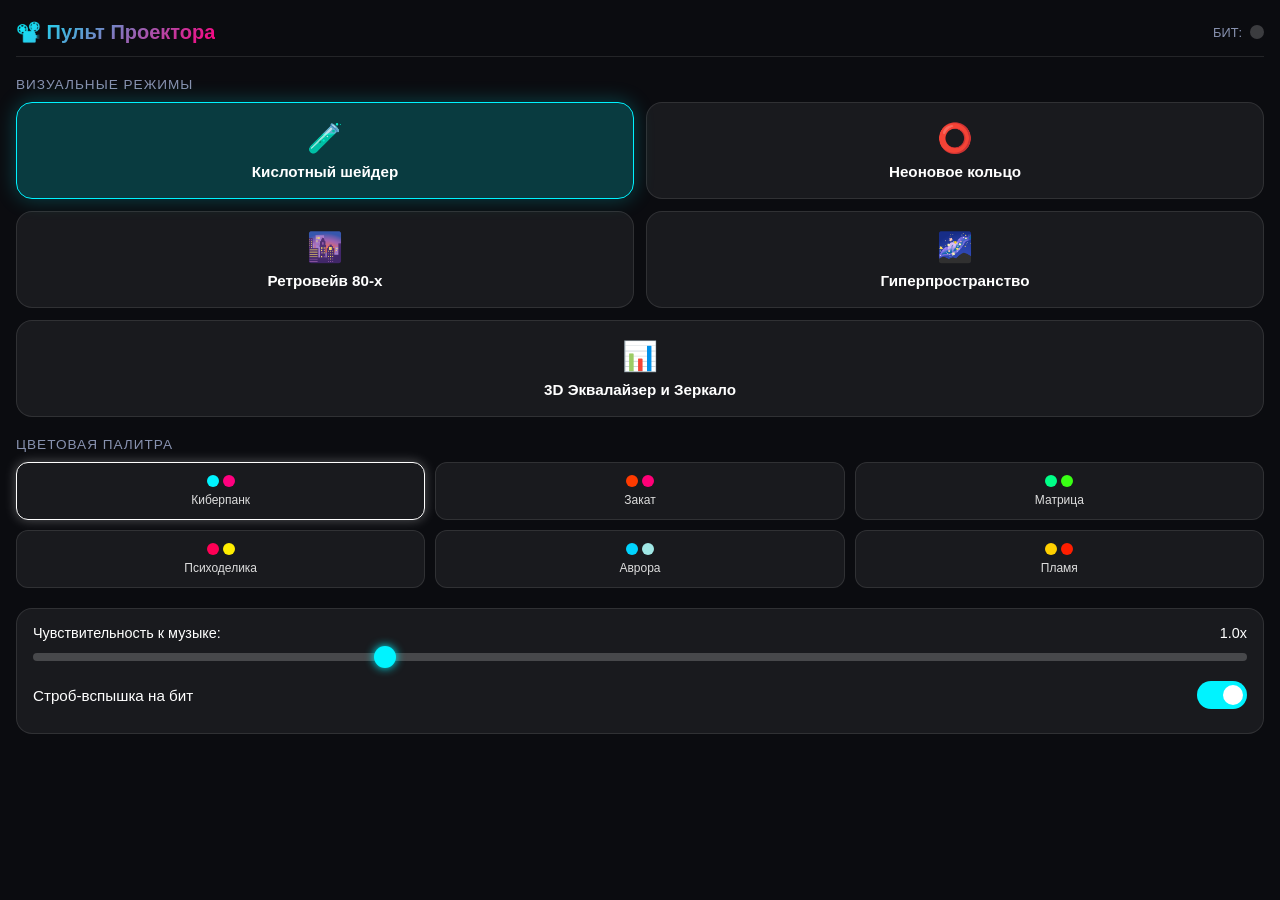
==== public/remote.html @ 53e182b4 "feat: initial release of projector music visualizer with WASAPI loopback" ====
<!DOCTYPE html>
<html lang="ru">
<head>
  <meta charset="UTF-8">
  <meta name="viewport" content="width=device-width, initial-scale=1.0, maximum-scale=1.0, user-scalable=no">
  <title>Пульт | Projector Visualizer</title>
  <style>
    :root {
      --bg: #0b0c10;
      --card-bg: rgba(255, 255, 255, 0.06);
      --card-active: rgba(0, 243, 255, 0.2);
      --accent: #00f3ff;
      --accent-pink: #ff007f;
      --text: #ffffff;
      --text-muted: #8892b0;
    }

    * {
      box-sizing: border-box;
      margin: 0;
      padding: 0;
      -webkit-tap-highlight-color: transparent;
      user-select: none;
    }

    body {
      background: var(--bg);
      color: var(--text);
      font-family: -apple-system, BlinkMacSystemFont, "Segoe UI", Roboto, sans-serif;
      padding: 20px 16px;
      min-height: 100vh;
      display: flex;
      flex-direction: column;
      gap: 20px;
    }

    header {
      display: flex;
      justify-content: space-between;
      align-items: center;
      padding-bottom: 12px;
      border-bottom: 1px solid rgba(255, 255, 255, 0.1);
    }

    h1 {
      font-size: 1.25rem;
      font-weight: 700;
      background: linear-gradient(135deg, var(--accent), var(--accent-pink));
      -webkit-background-clip: text;
      -webkit-text-fill-color: transparent;
    }

    .beat-indicator {
      display: flex;
      align-items: center;
      gap: 8px;
      font-size: 0.8rem;
      color: var(--text-muted);
    }

    .beat-dot {
      width: 14px;
      height: 14px;
      border-radius: 50%;
      background: rgba(255, 255, 255, 0.2);
      transition: all 0.08s ease-out;
    }

    .beat-dot.flash {
      background: var(--accent);
      box-shadow: 0 0 16px var(--accent);
      transform: scale(1.35);
    }

    .section-title {
      font-size: 0.85rem;
      text-transform: uppercase;
      letter-spacing: 1px;
      color: var(--text-muted);
      margin-bottom: 10px;
    }

    /* Grid of Presets */
    .preset-grid {
      display: grid;
      grid-template-columns: repeat(2, 1fr);
      gap: 12px;
    }

    .preset-card {
      background: var(--card-bg);
      border: 1px solid rgba(255, 255, 255, 0.1);
      border-radius: 16px;
      padding: 18px 14px;
      display: flex;
      flex-direction: column;
      align-items: center;
      gap: 8px;
      cursor: pointer;
      transition: all 0.2s ease;
    }

    .preset-card:active {
      transform: scale(0.96);
    }

    .preset-card.active {
      background: var(--card-active);
      border-color: var(--accent);
      box-shadow: 0 0 20px rgba(0, 243, 255, 0.25);
    }

    .preset-icon {
      font-size: 1.8rem;
    }

    .preset-name {
      font-size: 0.95rem;
      font-weight: 600;
    }

    /* Palettes Grid */
    .palette-grid {
      display: grid;
      grid-template-columns: repeat(3, 1fr);
      gap: 10px;
    }

    .palette-btn {
      background: var(--card-bg);
      border: 1px solid rgba(255, 255, 255, 0.1);
      border-radius: 12px;
      padding: 12px 8px;
      display: flex;
      flex-direction: column;
      align-items: center;
      gap: 6px;
      cursor: pointer;
    }

    .palette-btn.active {
      border-color: #fff;
      box-shadow: 0 0 12px rgba(255, 255, 255, 0.3);
    }

    .color-swatches {
      display: flex;
      gap: 4px;
    }

    .swatch {
      width: 12px;
      height: 12px;
      border-radius: 50%;
    }

    .palette-label {
      font-size: 0.75rem;
      color: #ddd;
    }

    /* Sliders & Controls */
    .control-box {
      background: var(--card-bg);
      border: 1px solid rgba(255, 255, 255, 0.1);
      border-radius: 16px;
      padding: 16px;
      display: flex;
      flex-direction: column;
      gap: 12px;
    }

    .slider-row {
      display: flex;
      justify-content: space-between;
      align-items: center;
      font-size: 0.9rem;
    }

    input[type=range] {
      width: 100%;
      height: 8px;
      border-radius: 4px;
      background: rgba(255, 255, 255, 0.2);
      outline: none;
      -webkit-appearance: none;
    }

    input[type=range]::-webkit-slider-thumb {
      -webkit-appearance: none;
      width: 22px;
      height: 22px;
      border-radius: 50%;
      background: var(--accent);
      box-shadow: 0 0 10px var(--accent);
    }

    .toggle-row {
      display: flex;
      justify-content: space-between;
      align-items: center;
      font-size: 0.95rem;
      padding: 8px 0;
    }

    .switch {
      position: relative;
      display: inline-block;
      width: 50px;
      height: 28px;
    }

    .switch input {
      opacity: 0;
      width: 0;
      height: 0;
    }

    .slider-round {
      position: absolute;
      cursor: pointer;
      top: 0; left: 0; right: 0; bottom: 0;
      background-color: rgba(255, 255, 255, 0.2);
      transition: .3s;
      border-radius: 28px;
    }

    .slider-round:before {
      position: absolute;
      content: "";
      height: 20px;
      width: 20px;
      left: 4px;
      bottom: 4px;
      background-color: white;
      transition: .3s;
      border-radius: 50%;
    }

    input:checked + .slider-round {
      background-color: var(--accent);
    }

    input:checked + .slider-round:before {
      transform: translateX(22px);
    }
  </style>
</head>
<body>

  <header>
    <h1>📽️ Пульт Проектора</h1>
    <div class="beat-indicator">
      <span>БИТ:</span>
      <div id="beat-dot" class="beat-dot"></div>
    </div>
  </header>

  <!-- Visualizer Presets -->
  <div>
    <div class="section-title">Визуальные Режимы</div>
    <div class="preset-grid">
      <div class="preset-card active" data-preset="0">
        <span class="preset-icon">🧪</span>
        <span class="preset-name">Кислотный шейдер</span>
      </div>
      <div class="preset-card" data-preset="1">
        <span class="preset-icon">⭕</span>
        <span class="preset-name">Неоновое кольцо</span>
      </div>
      <div class="preset-card" data-preset="2">
        <span class="preset-icon">🌆</span>
        <span class="preset-name">Ретровейв 80-х</span>
      </div>
      <div class="preset-card" data-preset="3">
        <span class="preset-icon">🌌</span>
        <span class="preset-name">Гиперпространство</span>
      </div>
      <div class="preset-card" data-preset="4" style="grid-column: span 2;">
        <span class="preset-icon">📊</span>
        <span class="preset-name">3D Эквалайзер и Зеркало</span>
      </div>
    </div>
  </div>

  <!-- Color Palettes -->
  <div>
    <div class="section-title">Цветовая Палитра</div>
    <div class="palette-grid">
      <div class="palette-btn active" data-palette="cyberpunk">
        <div class="color-swatches">
          <div class="swatch" style="background: #00f3ff;"></div>
          <div class="swatch" style="background: #ff007f;"></div>
        </div>
        <span class="palette-label">Киберпанк</span>
      </div>

      <div class="palette-btn" data-palette="sunset">
        <div class="color-swatches">
          <div class="swatch" style="background: #ff3b00;"></div>
          <div class="swatch" style="background: #ff0078;"></div>
        </div>
        <span class="palette-label">Закат</span>
      </div>

      <div class="palette-btn" data-palette="matrix">
        <div class="color-swatches">
          <div class="swatch" style="background: #00ff88;"></div>
          <div class="swatch" style="background: #39ff14;"></div>
        </div>
        <span class="palette-label">Матрица</span>
      </div>

      <div class="palette-btn" data-palette="acid">
        <div class="color-swatches">
          <div class="swatch" style="background: #ff0055;"></div>
          <div class="swatch" style="background: #ffee00;"></div>
        </div>
        <span class="palette-label">Психоделика</span>
      </div>

      <div class="palette-btn" data-palette="ice">
        <div class="color-swatches">
          <div class="swatch" style="background: #00d4ff;"></div>
          <div class="swatch" style="background: #a0e7e5;"></div>
        </div>
        <span class="palette-label">Аврора</span>
      </div>

      <div class="palette-btn" data-palette="fire">
        <div class="color-swatches">
          <div class="swatch" style="background: #ffd000;"></div>
          <div class="swatch" style="background: #ff1e00;"></div>
        </div>
        <span class="palette-label">Пламя</span>
      </div>
    </div>
  </div>

  <!-- Settings Box -->
  <div class="control-box">
    <div class="slider-row">
      <span>Чувствительность к музыке:</span>
      <span id="gain-val">1.0x</span>
    </div>
    <input type="range" id="remote-gain" min="0.2" max="3.0" step="0.1" value="1.0">

    <div class="toggle-row">
      <span>Строб-вспышка на бит</span>
      <label class="switch">
        <input type="checkbox" id="remote-strobe" checked>
        <span class="slider-round"></span>
      </label>
    </div>
  </div>

  <script>
    const protocol = location.protocol === 'https:' ? 'wss:' : 'ws:';
    const ws = new WebSocket(`${protocol}//${location.host}/ws`);
    const beatDot = document.getElementById('beat-dot');
    const gainSlider = document.getElementById('remote-gain');
    const gainVal = document.getElementById('gain-val');
    const strobeToggle = document.getElementById('remote-strobe');

    ws.onmessage = (event) => {
      try {
        const data = JSON.parse(event.data);
        if (data.type === 'audio') {
          if (data.beat) {
            beatDot.classList.add('flash');
            setTimeout(() => beatDot.classList.remove('flash'), 80);
          }
        } else if (data.type === 'state') {
          updateUI(data.preset, data.palette, data.gain, data.strobe);
        } else if (data.type === 'set_preset') {
          highlightPreset(data.preset);
        } else if (data.type === 'set_palette') {
          highlightPalette(data.palette);
        }
      } catch (e) {}
    };

    function updateUI(preset, palette, gain, strobe) {
      if (typeof preset === 'number') highlightPreset(preset);
      if (palette) highlightPalette(palette);
      if (typeof gain === 'number') {
        gainSlider.value = gain;
        gainVal.textContent = gain.toFixed(1) + 'x';
      }
      if (typeof strobe === 'boolean') {
        strobeToggle.checked = strobe;
      }
    }

    function highlightPreset(idx) {
      document.querySelectorAll('.preset-card').forEach(c => {
        c.classList.toggle('active', parseInt(c.dataset.preset) === idx);
      });
    }

    function highlightPalette(pal) {
      document.querySelectorAll('.palette-btn').forEach(b => {
        b.classList.toggle('active', b.dataset.palette === pal);
      });
    }

    // Interactions
    document.querySelectorAll('.preset-card').forEach(card => {
      card.addEventListener('click', () => {
        const p = parseInt(card.dataset.preset);
        highlightPreset(p);
        ws.send(JSON.stringify({ type: 'set_preset', preset: p }));
      });
    });

    document.querySelectorAll('.palette-btn').forEach(btn => {
      btn.addEventListener('click', () => {
        const pal = btn.dataset.palette;
        highlightPalette(pal);
        ws.send(JSON.stringify({ type: 'set_palette', palette: pal }));
      });
    });

    gainSlider.addEventListener('input', (e) => {
      const val = parseFloat(e.target.value);
      gainVal.textContent = val.toFixed(1) + 'x';
      ws.send(JSON.stringify({ type: 'set_gain', gain: val }));
    });

    strobeToggle.addEventListener('change', (e) => {
      ws.send(JSON.stringify({ type: 'set_strobe', strobe: e.target.checked }));
    });
  </script>
</body>
</html>
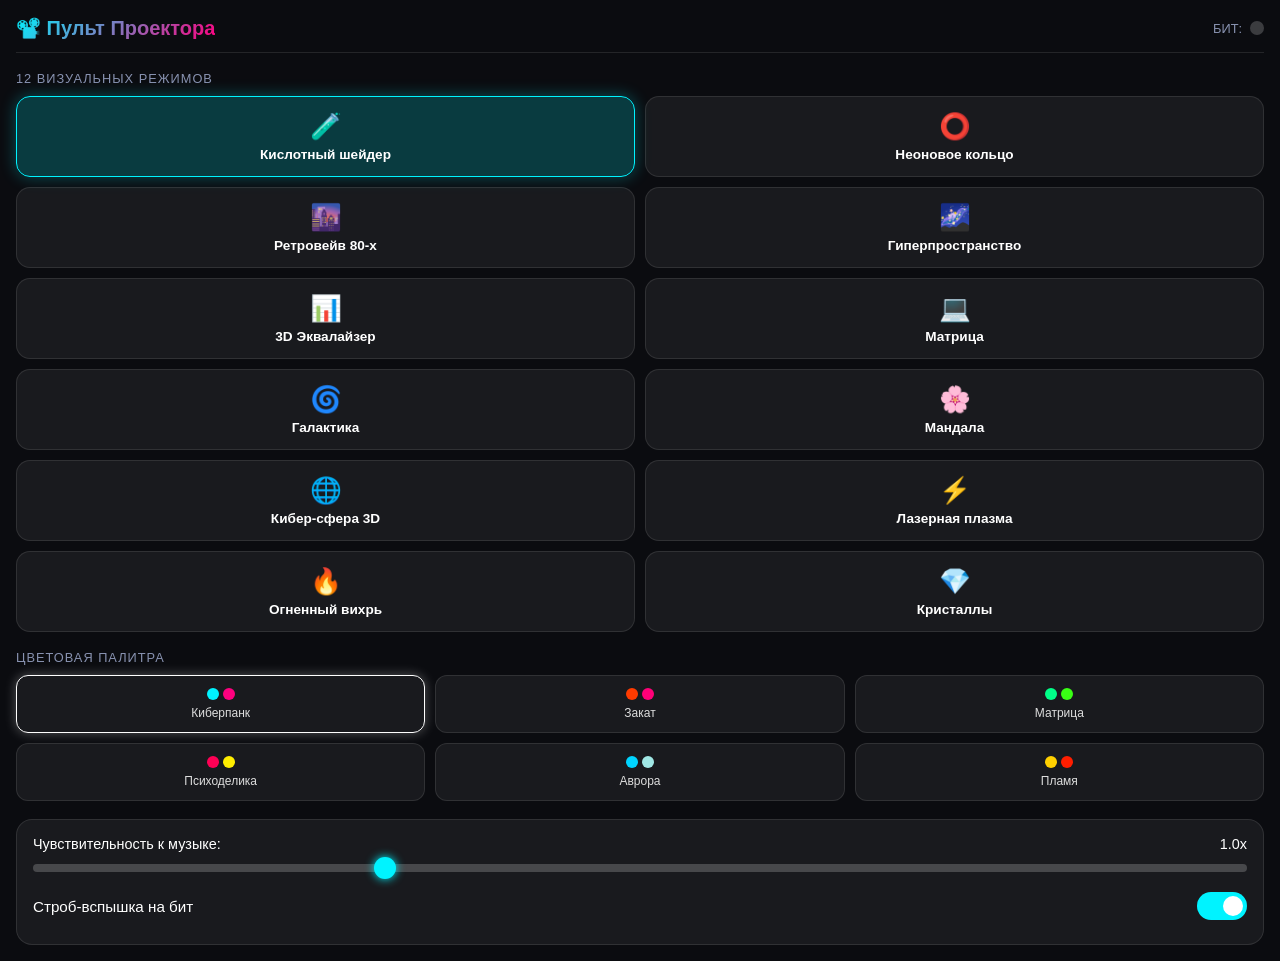
==== commit fc529a0d: "feat: add 7 new visualizer presets (12 total), fix acoustic scaling, dual-canvas WebGL+2D, and updat" ====
--- a/public/remote.html
+++ b/public/remote.html
@@ -27,11 +27,11 @@
       background: var(--bg);
       color: var(--text);
       font-family: -apple-system, BlinkMacSystemFont, "Segoe UI", Roboto, sans-serif;
-      padding: 20px 16px;
+      padding: 16px;
       min-height: 100vh;
       display: flex;
       flex-direction: column;
-      gap: 20px;
+      gap: 18px;
     }
 
     header {
@@ -73,7 +73,7 @@
     }
 
     .section-title {
-      font-size: 0.85rem;
+      font-size: 0.8rem;
       text-transform: uppercase;
       letter-spacing: 1px;
       color: var(--text-muted);
@@ -84,20 +84,21 @@
     .preset-grid {
       display: grid;
       grid-template-columns: repeat(2, 1fr);
-      gap: 12px;
+      gap: 10px;
     }
 
     .preset-card {
       background: var(--card-bg);
       border: 1px solid rgba(255, 255, 255, 0.1);
-      border-radius: 16px;
-      padding: 18px 14px;
+      border-radius: 14px;
+      padding: 14px 10px;
       display: flex;
       flex-direction: column;
       align-items: center;
-      gap: 8px;
+      gap: 6px;
       cursor: pointer;
       transition: all 0.2s ease;
+      text-align: center;
     }
 
     .preset-card:active {
@@ -107,15 +108,15 @@
     .preset-card.active {
       background: var(--card-active);
       border-color: var(--accent);
-      box-shadow: 0 0 20px rgba(0, 243, 255, 0.25);
+      box-shadow: 0 0 16px rgba(0, 243, 255, 0.3);
     }
 
     .preset-icon {
-      font-size: 1.8rem;
+      font-size: 1.6rem;
     }
 
     .preset-name {
-      font-size: 0.95rem;
+      font-size: 0.85rem;
       font-weight: 600;
     }
 
@@ -256,9 +257,9 @@
     </div>
   </header>
 
-  <!-- Visualizer Presets -->
+  <!-- Visualizer Presets (12 total) -->
   <div>
-    <div class="section-title">Визуальные Режимы</div>
+    <div class="section-title">12 Визуальных Режимов</div>
     <div class="preset-grid">
       <div class="preset-card active" data-preset="0">
         <span class="preset-icon">🧪</span>
@@ -276,9 +277,37 @@
         <span class="preset-icon">🌌</span>
         <span class="preset-name">Гиперпространство</span>
       </div>
-      <div class="preset-card" data-preset="4" style="grid-column: span 2;">
+      <div class="preset-card" data-preset="4">
         <span class="preset-icon">📊</span>
-        <span class="preset-name">3D Эквалайзер и Зеркало</span>
+        <span class="preset-name">3D Эквалайзер</span>
+      </div>
+      <div class="preset-card" data-preset="5">
+        <span class="preset-icon">💻</span>
+        <span class="preset-name">Матрица</span>
+      </div>
+      <div class="preset-card" data-preset="6">
+        <span class="preset-icon">🌀</span>
+        <span class="preset-name">Галактика</span>
+      </div>
+      <div class="preset-card" data-preset="7">
+        <span class="preset-icon">🌸</span>
+        <span class="preset-name">Мандала</span>
+      </div>
+      <div class="preset-card" data-preset="8">
+        <span class="preset-icon">🌐</span>
+        <span class="preset-name">Кибер-сфера 3D</span>
+      </div>
+      <div class="preset-card" data-preset="9">
+        <span class="preset-icon">⚡</span>
+        <span class="preset-name">Лазерная плазма</span>
+      </div>
+      <div class="preset-card" data-preset="10">
+        <span class="preset-icon">🔥</span>
+        <span class="preset-name">Огненный вихрь</span>
+      </div>
+      <div class="preset-card" data-preset="11">
+        <span class="preset-icon">💎</span>
+        <span class="preset-name">Кристаллы</span>
       </div>
     </div>
   </div>
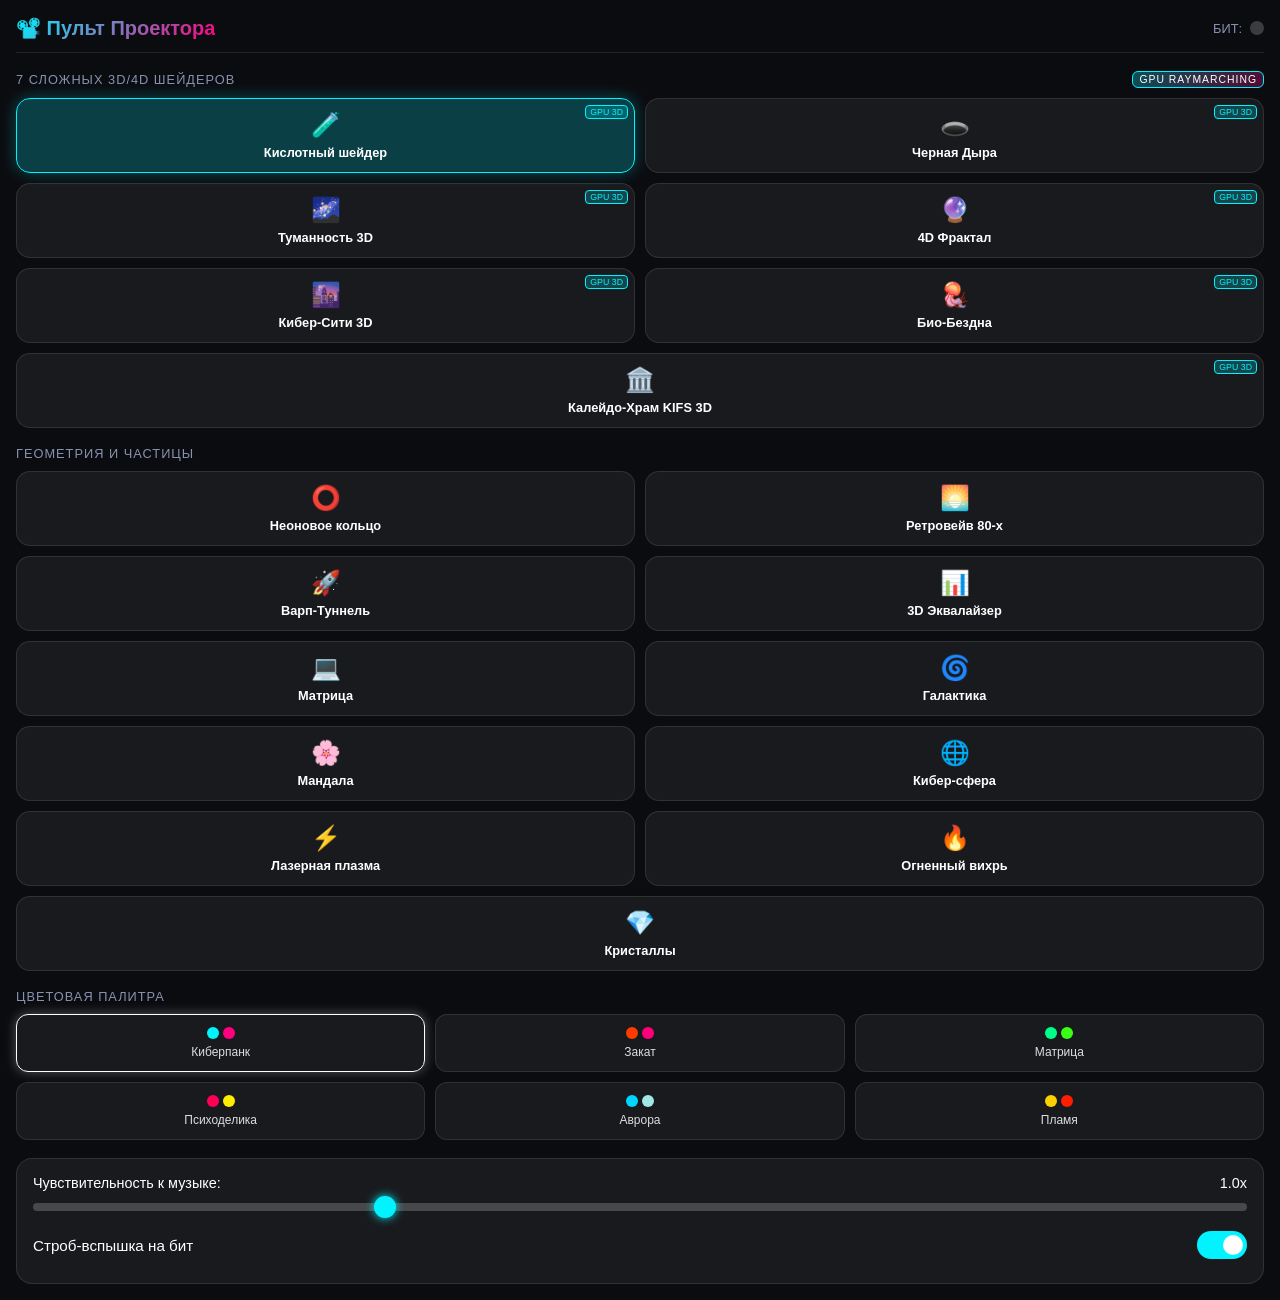
==== commit 6194fb0c: "feat: add 6 new complex GPU raymarched shaders (Black Hole, Quantum Nebula, 4D Fractal, Cyber City, " ====
--- a/public/remote.html
+++ b/public/remote.html
@@ -8,7 +8,7 @@
     :root {
       --bg: #0b0c10;
       --card-bg: rgba(255, 255, 255, 0.06);
-      --card-active: rgba(0, 243, 255, 0.2);
+      --card-active: rgba(0, 243, 255, 0.22);
       --accent: #00f3ff;
       --accent-pink: #ff007f;
       --text: #ffffff;
@@ -78,6 +78,18 @@
       letter-spacing: 1px;
       color: var(--text-muted);
       margin-bottom: 10px;
+      display: flex;
+      align-items: center;
+      justify-content: space-between;
+    }
+
+    .badge-shader {
+      background: linear-gradient(135deg, rgba(0, 243, 255, 0.3), rgba(255, 0, 127, 0.3));
+      border: 1px solid var(--accent);
+      color: #fff;
+      font-size: 0.65rem;
+      padding: 2px 6px;
+      border-radius: 6px;
     }
 
     /* Grid of Presets */
@@ -91,7 +103,7 @@
       background: var(--card-bg);
       border: 1px solid rgba(255, 255, 255, 0.1);
       border-radius: 14px;
-      padding: 14px 10px;
+      padding: 12px 10px;
       display: flex;
       flex-direction: column;
       align-items: center;
@@ -99,6 +111,7 @@
       cursor: pointer;
       transition: all 0.2s ease;
       text-align: center;
+      position: relative;
     }
 
     .preset-card:active {
@@ -111,12 +124,25 @@
       box-shadow: 0 0 16px rgba(0, 243, 255, 0.3);
     }
 
+    .preset-card.is-shader::after {
+      content: "GPU 3D";
+      position: absolute;
+      top: 6px;
+      right: 6px;
+      font-size: 0.55rem;
+      background: rgba(0, 243, 255, 0.2);
+      border: 1px solid var(--accent);
+      color: var(--accent);
+      border-radius: 4px;
+      padding: 1px 4px;
+    }
+
     .preset-icon {
-      font-size: 1.6rem;
+      font-size: 1.5rem;
     }
 
     .preset-name {
-      font-size: 0.85rem;
+      font-size: 0.8rem;
       font-weight: 600;
     }
 
@@ -257,55 +283,89 @@
     </div>
   </header>
 
-  <!-- Visualizer Presets (12 total) -->
+  <!-- 7 GPU Shaders -->
   <div>
-    <div class="section-title">12 Визуальных Режимов</div>
+    <div class="section-title">
+      <span>7 Сложных 3D/4D Шейдеров</span>
+      <span class="badge-shader">GPU Raymarching</span>
+    </div>
     <div class="preset-grid">
-      <div class="preset-card active" data-preset="0">
+      <div class="preset-card is-shader active" data-preset="0">
         <span class="preset-icon">🧪</span>
         <span class="preset-name">Кислотный шейдер</span>
       </div>
-      <div class="preset-card" data-preset="1">
+      <div class="preset-card is-shader" data-preset="1">
+        <span class="preset-icon">🕳️</span>
+        <span class="preset-name">Черная Дыра</span>
+      </div>
+      <div class="preset-card is-shader" data-preset="2">
+        <span class="preset-icon">🌌</span>
+        <span class="preset-name">Туманность 3D</span>
+      </div>
+      <div class="preset-card is-shader" data-preset="3">
+        <span class="preset-icon">🔮</span>
+        <span class="preset-name">4D Фрактал</span>
+      </div>
+      <div class="preset-card is-shader" data-preset="4">
+        <span class="preset-icon">🌆</span>
+        <span class="preset-name">Кибер-Сити 3D</span>
+      </div>
+      <div class="preset-card is-shader" data-preset="5">
+        <span class="preset-icon">🪼</span>
+        <span class="preset-name">Био-Бездна</span>
+      </div>
+      <div class="preset-card is-shader" data-preset="6" style="grid-column: span 2;">
+        <span class="preset-icon">🏛️</span>
+        <span class="preset-name">Калейдо-Храм KIFS 3D</span>
+      </div>
+    </div>
+  </div>
+
+  <!-- Geometry & Particle Modes -->
+  <div>
+    <div class="section-title">Геометрия и Частицы</div>
+    <div class="preset-grid">
+      <div class="preset-card" data-preset="7">
         <span class="preset-icon">⭕</span>
         <span class="preset-name">Неоновое кольцо</span>
       </div>
-      <div class="preset-card" data-preset="2">
-        <span class="preset-icon">🌆</span>
+      <div class="preset-card" data-preset="8">
+        <span class="preset-icon">🌅</span>
         <span class="preset-name">Ретровейв 80-х</span>
       </div>
-      <div class="preset-card" data-preset="3">
-        <span class="preset-icon">🌌</span>
-        <span class="preset-name">Гиперпространство</span>
-      </div>
-      <div class="preset-card" data-preset="4">
+      <div class="preset-card" data-preset="9">
+        <span class="preset-icon">🚀</span>
+        <span class="preset-name">Варп-Туннель</span>
+      </div>
+      <div class="preset-card" data-preset="10">
         <span class="preset-icon">📊</span>
         <span class="preset-name">3D Эквалайзер</span>
       </div>
-      <div class="preset-card" data-preset="5">
+      <div class="preset-card" data-preset="11">
         <span class="preset-icon">💻</span>
         <span class="preset-name">Матрица</span>
       </div>
-      <div class="preset-card" data-preset="6">
+      <div class="preset-card" data-preset="12">
         <span class="preset-icon">🌀</span>
         <span class="preset-name">Галактика</span>
       </div>
-      <div class="preset-card" data-preset="7">
+      <div class="preset-card" data-preset="13">
         <span class="preset-icon">🌸</span>
         <span class="preset-name">Мандала</span>
       </div>
-      <div class="preset-card" data-preset="8">
+      <div class="preset-card" data-preset="14">
         <span class="preset-icon">🌐</span>
-        <span class="preset-name">Кибер-сфера 3D</span>
-      </div>
-      <div class="preset-card" data-preset="9">
+        <span class="preset-name">Кибер-сфера</span>
+      </div>
+      <div class="preset-card" data-preset="15">
         <span class="preset-icon">⚡</span>
         <span class="preset-name">Лазерная плазма</span>
       </div>
-      <div class="preset-card" data-preset="10">
+      <div class="preset-card" data-preset="16">
         <span class="preset-icon">🔥</span>
         <span class="preset-name">Огненный вихрь</span>
       </div>
-      <div class="preset-card" data-preset="11">
+      <div class="preset-card" data-preset="17" style="grid-column: span 2;">
         <span class="preset-icon">💎</span>
         <span class="preset-name">Кристаллы</span>
       </div>
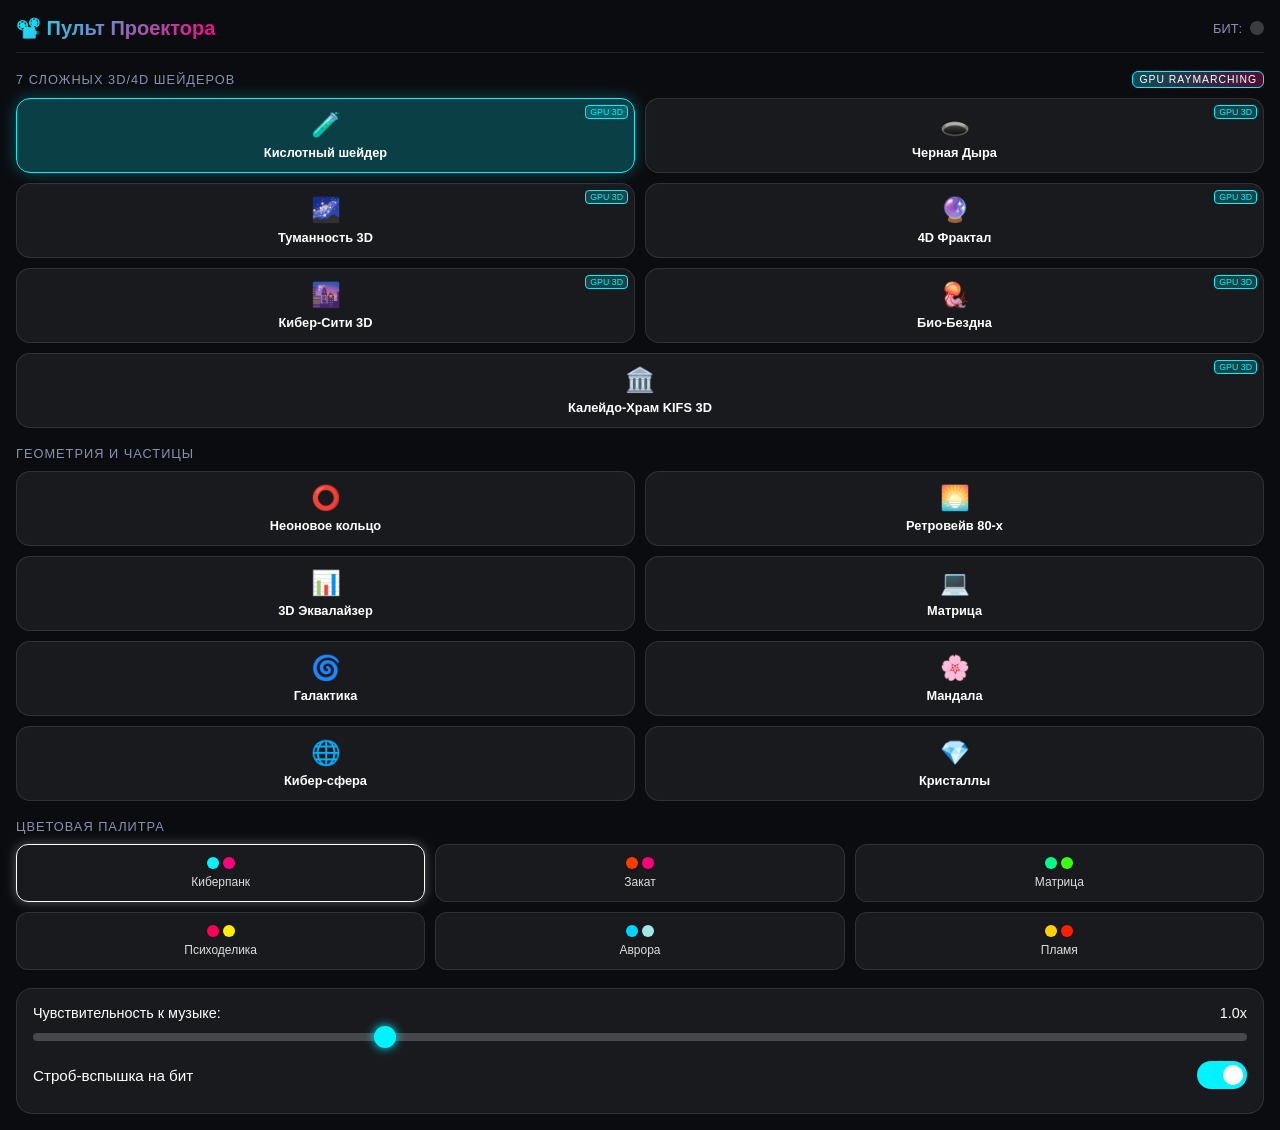
==== commit 8db3e4ef: "Polish visualizers: remove fire/laser/tunnel; fix neon ring, cyber city, retrowave sun, crystal shar" ====
--- a/public/remote.html
+++ b/public/remote.html
@@ -334,38 +334,26 @@
         <span class="preset-name">Ретровейв 80-х</span>
       </div>
       <div class="preset-card" data-preset="9">
-        <span class="preset-icon">🚀</span>
-        <span class="preset-name">Варп-Туннель</span>
-      </div>
-      <div class="preset-card" data-preset="10">
         <span class="preset-icon">📊</span>
         <span class="preset-name">3D Эквалайзер</span>
       </div>
-      <div class="preset-card" data-preset="11">
+      <div class="preset-card" data-preset="10">
         <span class="preset-icon">💻</span>
         <span class="preset-name">Матрица</span>
       </div>
-      <div class="preset-card" data-preset="12">
+      <div class="preset-card" data-preset="11">
         <span class="preset-icon">🌀</span>
         <span class="preset-name">Галактика</span>
       </div>
-      <div class="preset-card" data-preset="13">
+      <div class="preset-card" data-preset="12">
         <span class="preset-icon">🌸</span>
         <span class="preset-name">Мандала</span>
       </div>
-      <div class="preset-card" data-preset="14">
+      <div class="preset-card" data-preset="13">
         <span class="preset-icon">🌐</span>
         <span class="preset-name">Кибер-сфера</span>
       </div>
-      <div class="preset-card" data-preset="15">
-        <span class="preset-icon">⚡</span>
-        <span class="preset-name">Лазерная плазма</span>
-      </div>
-      <div class="preset-card" data-preset="16">
-        <span class="preset-icon">🔥</span>
-        <span class="preset-name">Огненный вихрь</span>
-      </div>
-      <div class="preset-card" data-preset="17" style="grid-column: span 2;">
+      <div class="preset-card" data-preset="14">
         <span class="preset-icon">💎</span>
         <span class="preset-name">Кристаллы</span>
       </div>
